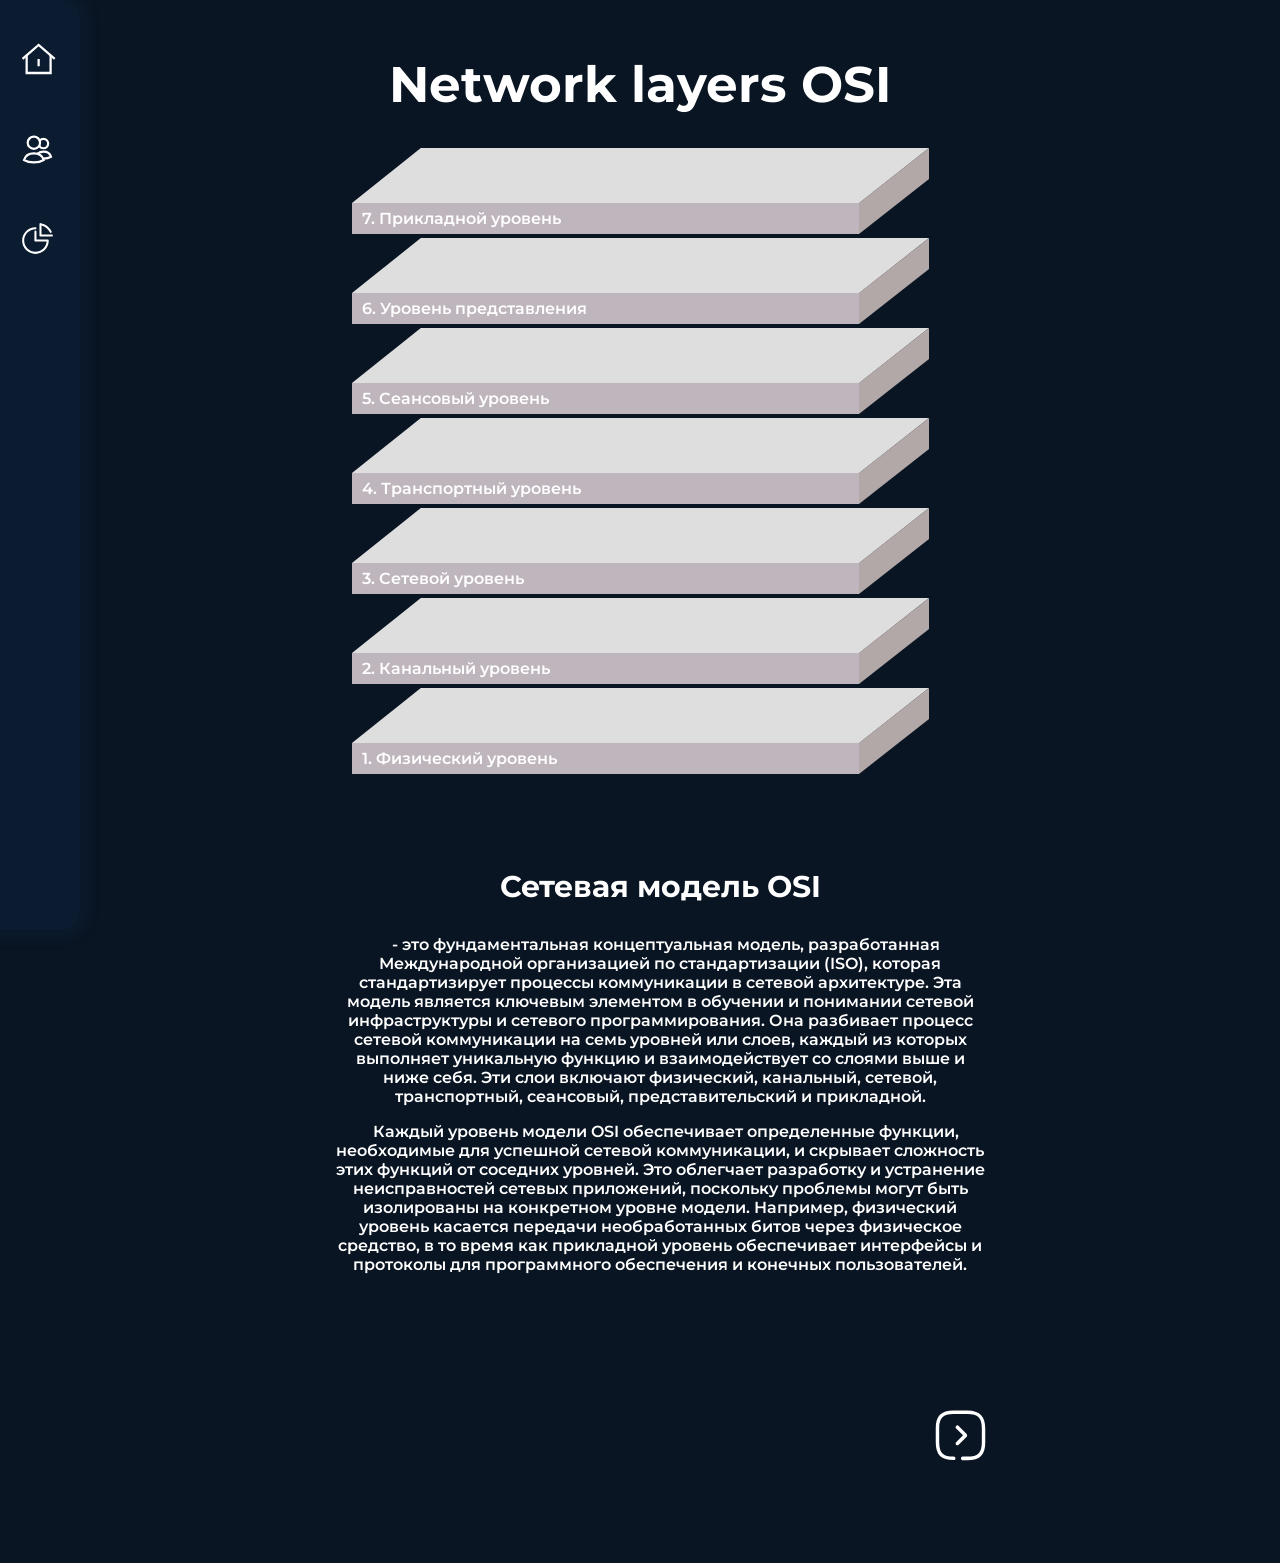
==== src/index.html @ 6468b259 "first commit" ====
<!DOCTYPE html>
<html lang="en">
<head>
  <meta charset="UTF-8">
  <meta name="viewport" content="width=device-width, initial-scale=1.0">
  <title>Lectory</title>
  <link rel="stylesheet" type="text/css" href="./style.css"></link>
  <link rel="preconnect" href="https://fonts.googleapis.com">
  <link rel="preconnect" href="https://fonts.gstatic.com" crossorigin>
  <link href="https://fonts.googleapis.com/css2?family=Dancing+Script:wght@700&family=Montserrat:wght@100;400;500&family=Open+Sans:wght@300;400&family=Red+Hat+Mono:wght@300&family=Roboto:wght@500&display=swap" rel="stylesheet">
</head>
<body>
  <nav id="nav">
    <a class="nav-block" id="nav-home" href="?page=home">
      <img
      src="../res/img/icons/home.svg"
      />
      <span class="nav-text">Главная</span>
    </a>
    <a class="nav-block" id="nav-user" href="?page=user">
      <img
      src="../res/img/icons/user.svg"
      />
      <span class="nav-text">ЛK</span>
    </a>
    <a class="nav-block" id="nav-post" href="?page=post">
      <img
      src="../res/img/icons/post.svg"
      />
      <span class="nav-text">Лекции</span>
    </a>
    <a class="nav-lesson" id="nav-lesson1" href="?page=post&lesson=lesson1">
      <span><img
        src="../res/img/elements/connector.svg"
        /></span>
        <span class="nav-lesson-text">OSI & TCP/IP Stack</span>
    </a>
    <a class="nav-lesson mt-7" id="nav-lesson2" href="?page=post&lesson=lesson2">
        <span><img
          src="../res/img/elements/connector.svg"
          /></span>
          <span class="nav-lesson-text">SOAP Principles</span>
    </a>
    <a class="nav-lesson mt-7" id="nav-lesson3" href="?page=post&lesson=lesson3">
        <span><img
          src="../res/img/elements/connector_end.svg"
        /></span>
        <span class="nav-lesson-text">REST Principles</span>
    </a>
    <div class="highlight hidden" id="highlight"></div>
  </nav>
  <div class="container">
    <header class="header"><h1>Network layers OSI</h1></header>
    <div class="data-container">
      <div class="text-container">
        <div style="min-height: 540px;">
          <h3 class="block-name" id="block-name">Сетевая модель OSI</h3>
          <p id="block-p-1" class="block-p">
            - это фундаментальная концептуальная модель, разработанная Международной организацией по стандартизации (ISO), которая стандартизирует процессы коммуникации в сетевой архитектуре. Эта модель является ключевым элементом в обучении и понимании сетевой инфраструктуры и сетевого программирования. Она разбивает процесс сетевой коммуникации на семь уровней или слоев, каждый из которых выполняет уникальную функцию и взаимодействует со слоями выше и ниже себя. Эти слои включают физический, канальный, сетевой, транспортный, сеансовый, представительский и прикладной.</p>
            <p id="block-p-2" class="block-p">Каждый уровень модели OSI обеспечивает определенные функции, необходимые для успешной сетевой коммуникации, и скрывает сложность этих функций от соседних уровней. Это облегчает разработку и устранение неисправностей сетевых приложений, поскольку проблемы могут быть изолированы на конкретном уровне модели. Например, физический уровень касается передачи необработанных битов через физическое средство, в то время как прикладной уровень обеспечивает интерфейсы и протоколы для программного обеспечения и конечных пользователей.</p>
        </div>
        <div class="next-button" id="next-button" style="width: 80%; display: flex; justify-content: end; cursor: pointer;">
          <img
            src="../res/img/elements/arrow.svg"
          />
        </div>
      </div>
      <div class="block-container">
          <div id="block-1" class="block">
            <span class="block-text">7. Прикладной уровень</span>
            <svg class="svg-raw" width="577" height="86" viewBox="0 0 577 86" fill="none" xmlns="http://www.w3.org/2000/svg">
              <path class="col-1" fill-rule="evenodd" clip-rule="evenodd" d="M577 0L507.26 55H0L68.8192 8.85922e-06L577 0Z" fill="#DFDEDF"/>
              <path class="col-2" d="M507 55V86H0V55H507Z" fill="#BFB5BD"/>
              <path class="col-3" fill-rule="evenodd" clip-rule="evenodd" d="M507 55.0516L577 0V30.9426L507 85.9941V55.0516Z" fill="#B3A8A8"/>
            </svg>
          </div>
          <div id="block-2" class="block">
            <span class="block-text">6. Уровень представления</span>
            <svg class="svg-raw" width="577" height="86" viewBox="0 0 577 86" fill="none" xmlns="http://www.w3.org/2000/svg">
              <path class="col-1" fill-rule="evenodd" clip-rule="evenodd" d="M577 0L507.26 55H0L68.8192 8.85922e-06L577 0Z" fill="#DFDEDF"/>
              <path class="col-2" d="M507 55V86H0V55H507Z" fill="#BFB5BD"/>
              <path class="col-3" fill-rule="evenodd" clip-rule="evenodd" d="M507 55.0516L577 0V30.9426L507 85.9941V55.0516Z" fill="#B3A8A8"/>
            </svg>
          </div>
          <div id="block-3" class="block">
            <span class="block-text">5. Сеансовый уровень</span>
            <svg class="svg-raw" width="577" height="86" viewBox="0 0 577 86" fill="none" xmlns="http://www.w3.org/2000/svg">
              <path class="col-1" fill-rule="evenodd" clip-rule="evenodd" d="M577 0L507.26 55H0L68.8192 8.85922e-06L577 0Z" fill="#DFDEDF"/>
              <path class="col-2" d="M507 55V86H0V55H507Z" fill="#BFB5BD"/>
              <path class="col-3" fill-rule="evenodd" clip-rule="evenodd" d="M507 55.0516L577 0V30.9426L507 85.9941V55.0516Z" fill="#B3A8A8"/>
            </svg>
          </div>
          <div id="block-4" class="block">
            <span class="block-text">4. Транспортный уровень</span>
            <svg class="svg-raw" width="577" height="86" viewBox="0 0 577 86" fill="none" xmlns="http://www.w3.org/2000/svg">
              <path class="col-1" fill-rule="evenodd" clip-rule="evenodd" d="M577 0L507.26 55H0L68.8192 8.85922e-06L577 0Z" fill="#DFDEDF"/>
              <path class="col-2" d="M507 55V86H0V55H507Z" fill="#BFB5BD"/>
              <path class="col-3" fill-rule="evenodd" clip-rule="evenodd" d="M507 55.0516L577 0V30.9426L507 85.9941V55.0516Z" fill="#B3A8A8"/>
            </svg>
          </div>
          <div id="block-5" class="block">
            <span class="block-text">3. Сетевой уровень</span>
            <svg class="svg-raw" width="577" height="86" viewBox="0 0 577 86" fill="none" xmlns="http://www.w3.org/2000/svg">
              <path class="col-1" fill-rule="evenodd" clip-rule="evenodd" d="M577 0L507.26 55H0L68.8192 8.85922e-06L577 0Z" fill="#DFDEDF"/>
              <path class="col-2" d="M507 55V86H0V55H507Z" fill="#BFB5BD"/>
              <path class="col-3" fill-rule="evenodd" clip-rule="evenodd" d="M507 55.0516L577 0V30.9426L507 85.9941V55.0516Z" fill="#B3A8A8"/>
            </svg>
          </div>
          <div id="block-6" class="block">
            <span class="block-text">2. Канальный уровень</span>
            <svg class="svg-raw" width="577" height="86" viewBox="0 0 577 86" fill="none" xmlns="http://www.w3.org/2000/svg">
              <path class="col-1" fill-rule="evenodd" clip-rule="evenodd" d="M577 0L507.26 55H0L68.8192 8.85922e-06L577 0Z" fill="#DFDEDF"/>
              <path class="col-2" d="M507 55V86H0V55H507Z" fill="#BFB5BD"/>
              <path class="col-3" fill-rule="evenodd" clip-rule="evenodd" d="M507 55.0516L577 0V30.9426L507 85.9941V55.0516Z" fill="#B3A8A8"/>
            </svg>
          </div>
          <div id="block-7" class="block">
            <span class="block-text">1. Физический уровень</span>
            <svg class="svg-raw" width="577" height="86" viewBox="0 0 577 86" fill="none" xmlns="http://www.w3.org/2000/svg">
              <path class="col-1" fill-rule="evenodd" clip-rule="evenodd" d="M577 0L507.26 55H0L68.8192 8.85922e-06L577 0Z" fill="#DFDEDF"/>
              <path class="col-2" d="M507 55V86H0V55H507Z" fill="#BFB5BD"/>
              <path class="col-3" fill-rule="evenodd" clip-rule="evenodd" d="M507 55.0516L577 0V30.9426L507 85.9941V55.0516Z" fill="#B3A8A8"/>
            </svg>
          </div>
      </div>
    </div>
  </div>
  <script src="./script.js"></script>
</body>
</html>
---- src/style.css ----
:root {
  --bg: #0A1523;
  --bg-light: rgba(13,35,62, 0.5);
  --text-color: white;
  --nav-active-width: 250px;
  --nav-basic-width: 80px;
}

html {
  overflow: auto;
}

body {
  background-color: var(--bg);
  color: var(--text-color);
  padding: 0;
  margin: 0;
  font-family: 'Montserrat', sans-serif;
  font-weight: 600;
  display: flex;
}
li {
  margin: 0;
  padding: 0;
  list-style: none;
}
.highlight {
  width: 70px;
  height: 70px;
  border-radius: 50%;
  position: absolute;
  background-color: white;
  box-shadow: 0 0 50px 70px white;
  opacity: 0.04;
  transition: opacity 0.3s;
  z-index: -10;
}
.hidden {
  opacity: 0;
}

h1 {
  font-size: 50px;
}
h2 {
  font-size: 40px;
}
h3 {
  font-size: 30px;
}


a {
  color: white;
  text-decoration: none;
}

nav {
  position: fixed;
  background-color: var(--bg-light);
  width: var(--nav-basic-width);
  height: 100vh;
  overflow: hidden;
  border-radius: 0 20px 20px 0;
  transition: width 0.3s;
  box-shadow: 0 0 10px 10px rgba(13,35,62, 0.3);
  z-index: 2;
  padding-top: 30px;
}

nav:hover {
  width: var(--nav-active-width);
}

.nav-block {
  cursor: pointer;
  display: block;
  padding-top: 10px;
  padding-bottom: 10px;
  margin-bottom: 30px;
  padding-left: 20px;
}

.nav-block::before {
  margin-top: -10px;
  content: '';
  position: absolute;
  left: -100%; /* Начальное положение вне элемента */
  width: 100%;
  height: 60px;
  /* border-radius: 0 10px 10px 0; */
  background-color: rgba(154, 164, 177, 0.1); /* Цвет фона для эффекта */
  transition: left 0.2s ease; 
}
.nav-block:hover::before {
  left: 0;
}
.nav-block span {
  display: none;
  font-size: 20px;
  vertical-align:super;
  margin-left: 10px;
  transition: display 0.3s;
}

.nav-lesson {
  display: none;
  margin: 0;
  margin-left: 30px;
  transition: all 0.3s;
}
.nav-lesson img {
  margin-left: -15px;
}

.nav-lesson span {
  vertical-align: middle;
  font-size: 15px;
}

.nav-lesson::before {
  margin-top: 10px;
  content: '';
  position: absolute;
  left: -100%; /* Начальное положение вне элемента */
  width: 100%;
  height: 30px;
  /* border-radius: 0 10px 10px 0; */
  background-color: rgba(131, 66, 166, 0.1); /* Цвет фона для эффекта */
  transition: left 0.2s ease; 
}

.nav-lesson-active {
  color: rgba(131, 66, 166, 1);
}

.nav-lesson:hover::before {
  left: 0;
}

.mt-7 {
  margin-top: -7px;
}

.active {
  margin-top: -10px;
  background-color: rgba(154, 164, 177, 0.8);
}

.container {
  padding-top: 20px;
  width: 1400px;
  margin: 0 auto;
}

.data-container {
  width: 100%;
  display: flex;
  flex-direction: row;
  justify-content: center; /* Выравнивание по горизонтали */
  align-items: center; /* Выравнивание по вертикали */
}

@media screen and (max-width: 1800px) {
  .data-container {
    flex-direction: column-reverse;
    justify-content: center;
    align-items: center;
  }
  .container {
    width: 80%;
  }
  .header {
    text-align: center;
  }
  .text-container {
    margin-top: 60px;
    text-align: center;
    margin-left: 20%;
  }
  .block-name {
    margin-left: -20%;
  }
  .next-button {
    padding-bottom: 100px;
  }
}

@media screen and (max-width: 1140px) {
  .svg-raw {
    width: 477px;
  }
  .block {
    margin-top: -12px;
  }
  .block-text {
    top: 55px;
  }
}

@media screen and (max-width: 1006px) {
  .header {
    margin-bottom: 60px;
  }
  h1 {
    font-size: 40px;
  }
  h2 {
    font-size: 30px;
  }
  h3 {
    font-size: 20px;
  }
  p {
    font-size: 15px;
  }
  .svg-raw {
    width: 277px;
  }
  .block {
    margin-top: -45px;
  }
  .block-text {
    top: 48px;
    font-size: 13px;
  }
}

.block {
  position: relative;
  margin-top: -10;
  transition: all 0.5s;
  cursor: pointer;
}

.block:hover {
  transform: translateX(-20px) translateY(10px);
}

.active-block {
  transform: translateX(-20px) translateY(10px);
}

.block-text {
  position: absolute;
  bottom: 10px;
  left: 10px;
}

.block-p {
  text-indent: 1ch;
  width: 80%;
}
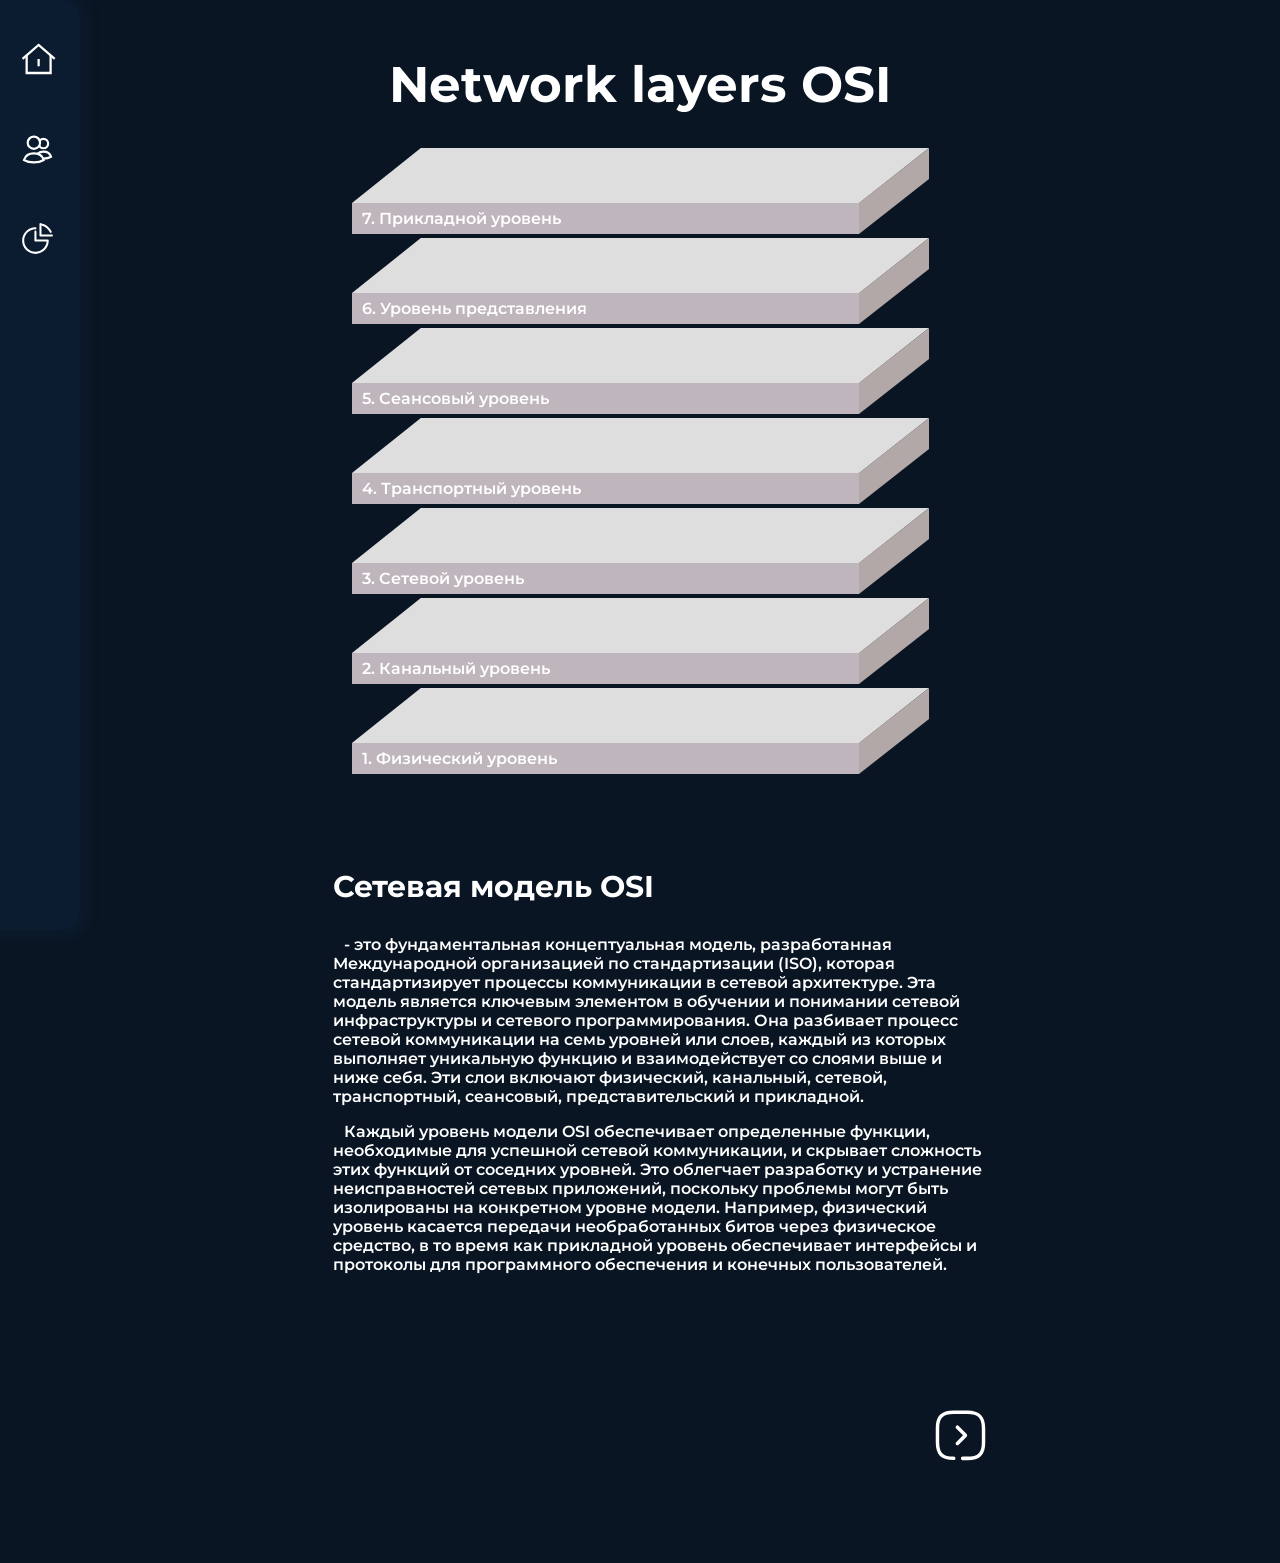
==== commit 0afec5e4: "first commit-" ====
--- a/src/index.html
+++ b/src/index.html
@@ -13,37 +13,37 @@
   <nav id="nav">
     <a class="nav-block" id="nav-home" href="?page=home">
       <img
-      src="../res/img/icons/home.svg"
+      src="res/img/icons/home.svg"
       />
       <span class="nav-text">Главная</span>
     </a>
     <a class="nav-block" id="nav-user" href="?page=user">
       <img
-      src="../res/img/icons/user.svg"
+      src="res/img/icons/user.svg"
       />
       <span class="nav-text">ЛK</span>
     </a>
     <a class="nav-block" id="nav-post" href="?page=post">
       <img
-      src="../res/img/icons/post.svg"
+      src="res/img/icons/post.svg"
       />
       <span class="nav-text">Лекции</span>
     </a>
     <a class="nav-lesson" id="nav-lesson1" href="?page=post&lesson=lesson1">
       <span><img
-        src="../res/img/elements/connector.svg"
+        src="res/img/elements/connector.svg"
         /></span>
         <span class="nav-lesson-text">OSI & TCP/IP Stack</span>
     </a>
     <a class="nav-lesson mt-7" id="nav-lesson2" href="?page=post&lesson=lesson2">
         <span><img
-          src="../res/img/elements/connector.svg"
+          src="res/img/elements/connector.svg"
           /></span>
           <span class="nav-lesson-text">SOAP Principles</span>
     </a>
     <a class="nav-lesson mt-7" id="nav-lesson3" href="?page=post&lesson=lesson3">
         <span><img
-          src="../res/img/elements/connector_end.svg"
+          src="res/img/elements/connector_end.svg"
         /></span>
         <span class="nav-lesson-text">REST Principles</span>
     </a>
@@ -61,7 +61,7 @@
         </div>
         <div class="next-button" id="next-button" style="width: 80%; display: flex; justify-content: end; cursor: pointer;">
           <img
-            src="../res/img/elements/arrow.svg"
+            src="res/img/elements/arrow.svg"
           />
         </div>
       </div>
@@ -125,6 +125,6 @@
       </div>
     </div>
   </div>
-  <script src="./script.js"></script>
+  <script src="script.js"></script>
 </body>
 </html>
--- a/src/style.css
+++ b/src/style.css
@@ -175,11 +175,11 @@
   }
   .text-container {
     margin-top: 60px;
-    text-align: center;
+    text-align: left;
     margin-left: 20%;
   }
   .block-name {
-    margin-left: -20%;
+    /* margin-left: -20%; */
   }
   .next-button {
     padding-bottom: 100px;
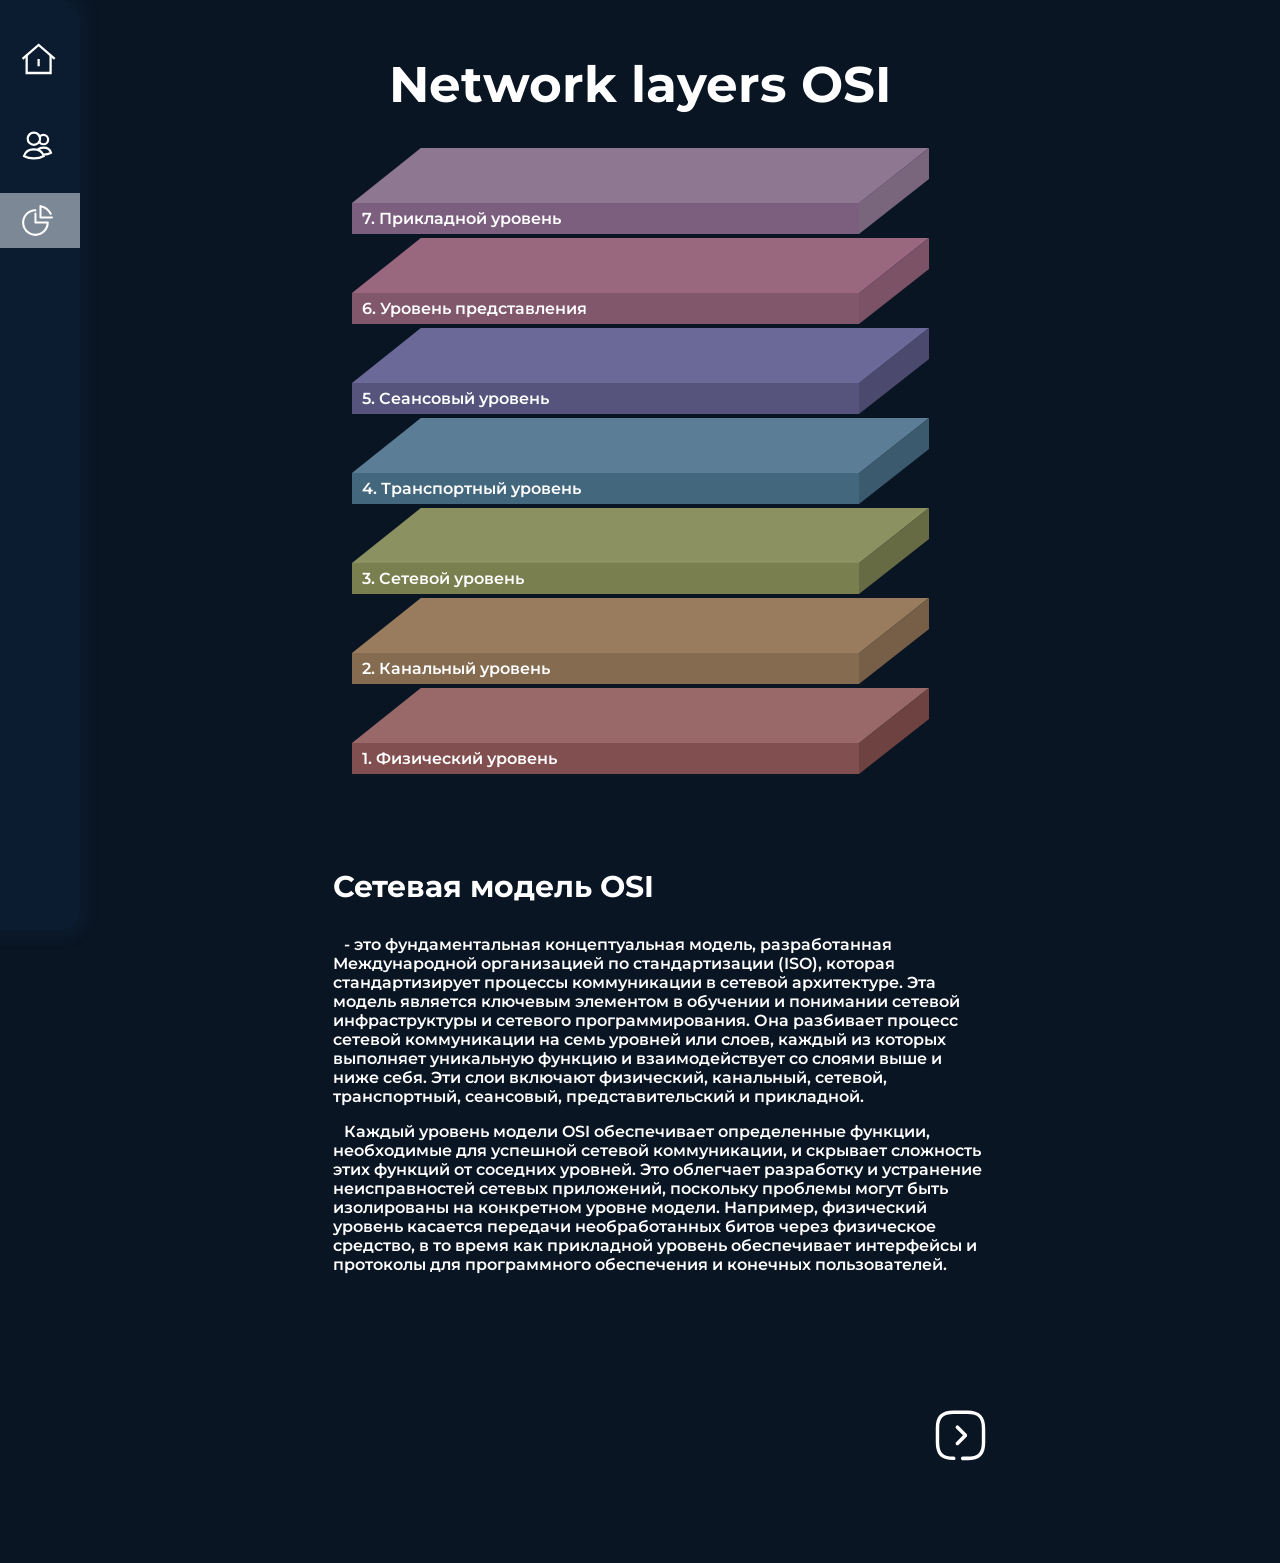
==== commit e9d62324: "fix" ====
--- a/src/index.html
+++ b/src/index.html
@@ -29,24 +29,26 @@
       />
       <span class="nav-text">Лекции</span>
     </a>
-    <a class="nav-lesson" id="nav-lesson1" href="?page=post&lesson=lesson1">
-      <span><img
-        src="res/img/elements/connector.svg"
-        /></span>
-        <span class="nav-lesson-text">OSI & TCP/IP Stack</span>
-    </a>
-    <a class="nav-lesson mt-7" id="nav-lesson2" href="?page=post&lesson=lesson2">
+    <div class="nav-lessons">
+      <a class="nav-lesson" id="nav-lesson1" href="?page=post&lesson=lesson1">
         <span><img
           src="res/img/elements/connector.svg"
           /></span>
-          <span class="nav-lesson-text">SOAP Principles</span>
-    </a>
-    <a class="nav-lesson mt-7" id="nav-lesson3" href="?page=post&lesson=lesson3">
-        <span><img
-          src="res/img/elements/connector_end.svg"
-        /></span>
-        <span class="nav-lesson-text">REST Principles</span>
-    </a>
+          <span class="nav-lesson-text">OSI & TCP/IP Stack</span>
+      </a>
+      <a class="nav-lesson mt-7" id="nav-lesson2" href="?page=post&lesson=lesson2">
+          <span><img
+            src="res/img/elements/connector.svg"
+            /></span>
+            <span class="nav-lesson-text">SOAP Principles</span>
+      </a>
+      <a class="nav-lesson mt-7" id="nav-lesson3" href="?page=post&lesson=lesson3">
+          <span><img
+            src="res/img/elements/connector_end.svg"
+          /></span>
+          <span class="nav-lesson-text">REST Principles</span>
+      </a>
+    </div>
     <div class="highlight hidden" id="highlight"></div>
   </nav>
   <div class="container">
--- a/src/style.css
+++ b/src/style.css
@@ -64,7 +64,7 @@
   border-radius: 0 20px 20px 0;
   transition: width 0.3s;
   box-shadow: 0 0 10px 10px rgba(13,35,62, 0.3);
-  z-index: 2;
+  z-index: 20;
   padding-top: 30px;
 }
 
@@ -74,7 +74,9 @@
 
 .nav-block {
   cursor: pointer;
-  display: block;
+  display: flex;
+  flex-direction: row;
+  flex-wrap: nowrap;
   padding-top: 10px;
   padding-bottom: 10px;
   margin-bottom: 30px;
@@ -98,11 +100,15 @@
 .nav-block span {
   display: none;
   font-size: 20px;
-  vertical-align:super;
+  vertical-align: super;
   margin-left: 10px;
   transition: display 0.3s;
 }
-
+.nav-lessons {
+  display: flex;
+  flex-direction: column;
+  flex-wrap: nowrap;
+}
 .nav-lesson {
   display: none;
   margin: 0;
